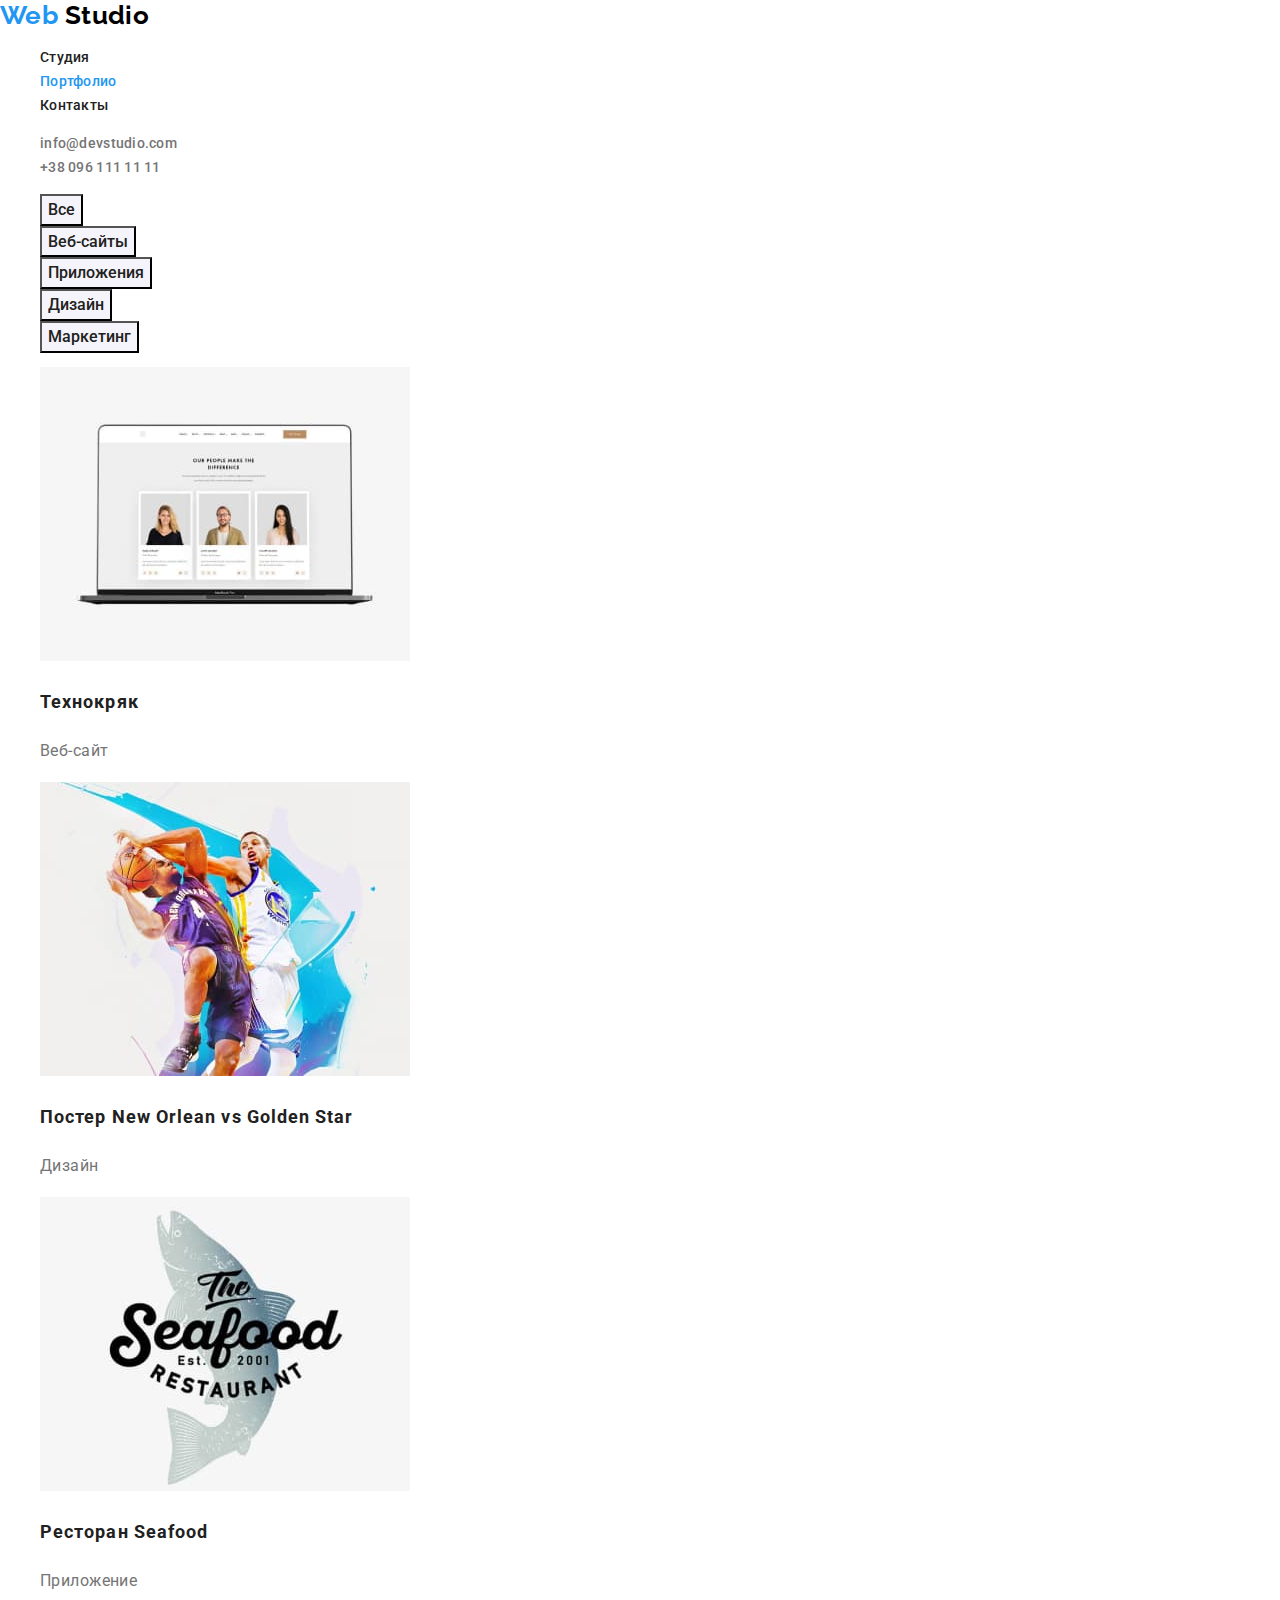
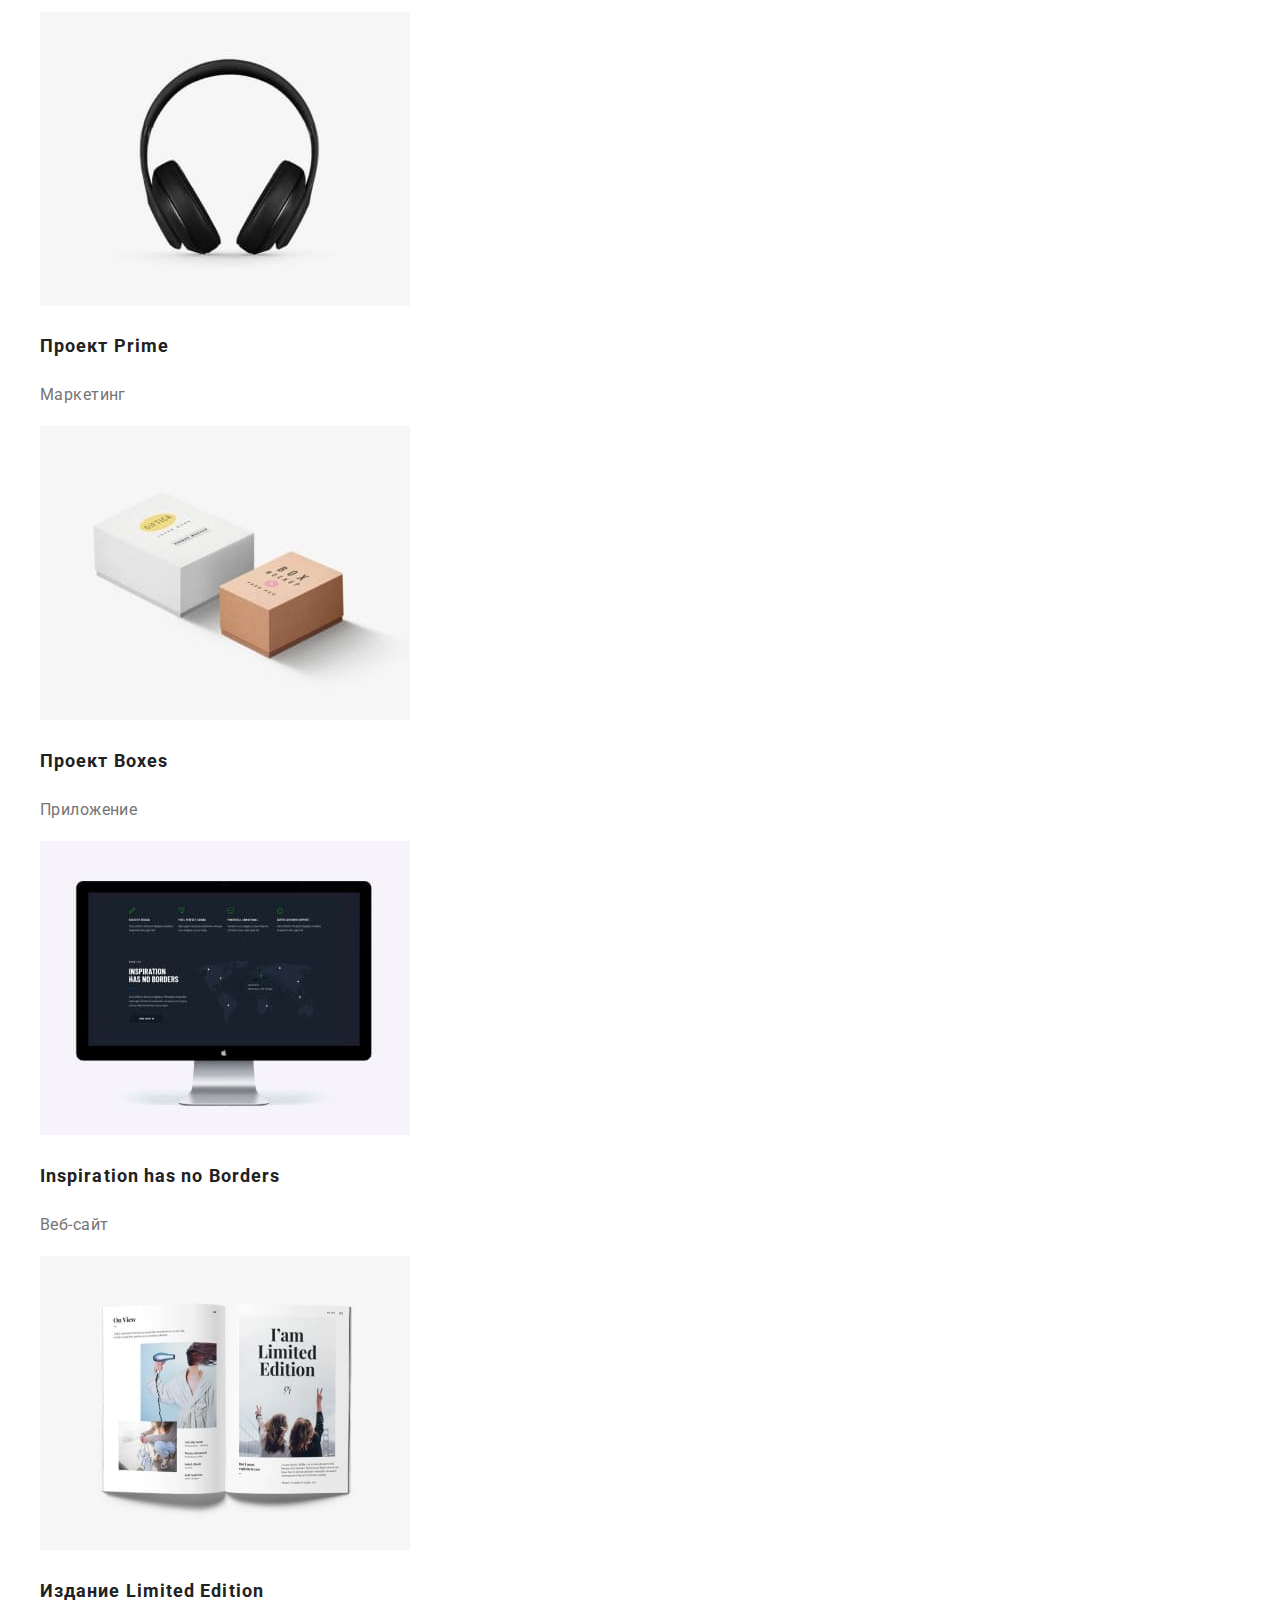
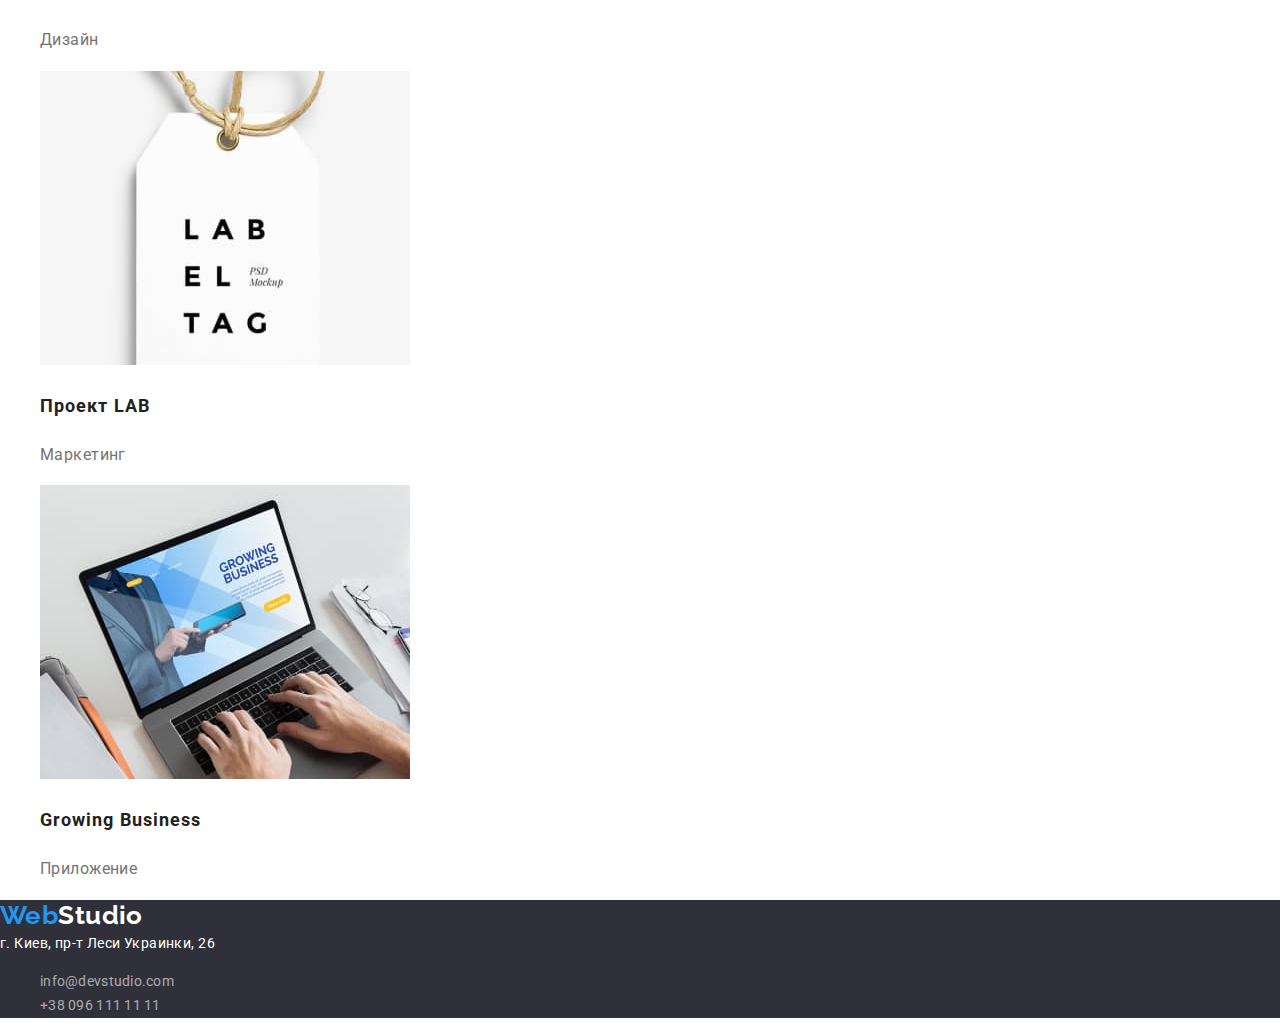
==== portfolio.html @ a056112c "Initial commit" ====
<!DOCTYPE html>
<html lang="ru">
  <head>
    <meta charset="UTF-8" />
    <meta http-equiv="X-UA-Compatible" content="IE=edge" />
    <meta name="viewport" content="width=device-width, initial-scale=1.0" />
    <title>WebStudio</title>
    <link rel="preconnect" href="https://fonts.gstatic.com" />
    <link
      href="https://fonts.googleapis.com/css2?family=Raleway:wght@700&family=Roboto:wght@400;500;700;900&display=swap"
      rel="stylesheet"
    />
    <link
      rel="stylesheet"
      href="https://cdnjs.cloudflare.com/ajax/libs/modern-normalize/1.0.0/modern-normalize.min.css"
    />
    <link rel="stylesheet" href="./css/styles.css" />
  </head>
  <body>
    <!-- Шапка страницы -->

    <header>
      <nav>
        <a class="logo" href="./index.html"><span class="logo-item">Web</span> Studio</a>
        <ul class="site-nav list">
          <li><a class="link" href="./index.html">Студия</a></li>
          <li><a class="link current" href="./portfolio.html">Портфолио</a></li>
          <li><a class="link" href="">Контакты</a></li>
        </ul>
      </nav>
      <ul class="contact-nav list">
        <li><a class="link" href="mailto:info@devstudio.com">info@devstudio.com</a></li>
        <li><a class="link" href="tell:+380961111111">+38 096 111 11 11</a></li>
      </ul>
    </header>

    <!-- Уникальный контент страницы -->

    <main>
      <section>
        <h1 class="visually-hidden">Наши проекты</h1>

        <!--Фильтр проектов  -->

        <div class="filter">
          <h2 class="visually-hidden">Фильтр</h2>
          <ul class="list">
            <li><button type="button" class="filter-button">Все</button></li>
            <li><button type="button" class="filter-button">Веб-сайты</button></li>
            <li><button type="button" class="filter-button">Приложения</button></li>
            <li><button type="button" class="filter-button">Дизайн</button></li>
            <li><button type="button" class="filter-button">Маркетинг</button></li>
          </ul>
        </div>

        <!-- Галерея проектов -->

        <ul class="list projects">
          <li>
            <img src="./images/portfolio/img-1.jpg" alt="" width="370" />
            <h2 class="projects-title">Технокряк</h2>
            <p class="projects-filter">Веб-сайт</p>
          </li>
          <li>
            <img src="./images/portfolio/img-2.jpg" alt="" width="370" />
            <h2 class="projects-title">Постер New Orlean vs Golden Star</h2>
            <p class="projects-filter">Дизайн</p>
          </li>
          <li>
            <img src="./images/portfolio/img-3.jpg" alt="" width="370" />
            <h2 class="projects-title">Ресторан Seafood</h2>
            <p class="projects-filter">Приложение</p>
          </li>
          <li>
            <img src="./images/portfolio/img-4.jpg" alt="" width="370" />
            <h2 class="projects-title">Проект Prime</h2>
            <p class="projects-filter">Маркетинг</p>
          </li>
          <li>
            <img src="./images/portfolio/img-5.jpg" alt="" width="370" />
            <h2 class="projects-title">Проект Boxes</h2>
            <p class="projects-filter">Приложение</p>
          </li>
          <li>
            <img src="./images/portfolio/img-6.jpg" alt="" width="370" />
            <h2 class="projects-title">Inspiration has no Borders</h2>
            <p class="projects-filter">Веб-сайт</p>
          </li>
          <li>
            <img src="./images/portfolio/img-7.jpg" alt="" width="370" />
            <h2 class="projects-title">Издание Limited Edition</h2>
            <p class="projects-filter">Дизайн</p>
          </li>
          <li>
            <img src="./images/portfolio/img-8.jpg" alt="" width="370" />
            <h2 class="projects-title">Проект LAB</h2>
            <p class="projects-filter">Маркетинг</p>
          </li>
          <li>
            <img src="./images/portfolio/img-9.jpg" alt="" width="370" />
            <h2 class="projects-title">Growing Business</h2>
            <p class="projects-filter">Приложение</p>
          </li>
        </ul>
      </section>
    </main>

    <!-- Подвал страницы -->

    <footer class="footer dark-bd">
      <a href="./index.html" class="footer-logo logo"><span class="logo-item">Web</span>Studio</a>
      <address class="company-adress adress">г. Киев, пр-т Леси Украинки, 26</address>
      <ul class="contact-nav list">
        <li><a href="mailto:info@devstudio.com" class="link">info@devstudio.com</a></li>
        <li><a href="tell:+380961111111" class="link">+38 096 111 11 11</a></li>
      </ul>
    </footer>
  </body>
</html>
---- css/styles.css ----
:root {
  --primary-white-color: #ffffff;
  --dark-bg-color: #2f303a;
  --background-button-color: #f5f4fa;
  --primary-text-color: #757575;
  --title-color: #212121;
  --accent-color: #2196f3;
  --logo-color: #000000;
}

/* For index and portfolio */

body {
  font-family: 'Roboto', sans-serif;
  font-weight: 400;
  font-size: 14px;
  line-height: 1.71;
  letter-spacing: 0.03em;
  color: var(--primary-text-color);
  background-color: var(--primary-white-color);
}

.visually-hidden {
  position: absolute !important;
  clip: rect(1px 1px 1px 1px);
  clip: rect(1px, 1px, 1px, 1px);
  padding: 0 !important;
  border: 0 !important;
  height: 1px !important;
  width: 1px !important;
  overflow: hidden;
}

.adress {
  font-style: normal;
}

.list {
  list-style: none;
}

.dark-bd {
  background-color: var(--dark-bg-color);
}

/* Site nav */

.logo {
  font-family: Raleway;
  font-weight: 700;
  font-size: 26px;
  line-height: 1.19;
  color: var(--logo-color);
  text-decoration: none;
}

.logo-item {
  color: var(--accent-color);
}

.site-nav .link {
  font-weight: 500;
  font-size: 14px;
  line-height: 1.14;
  letter-spacing: 0.02em;
  color: var(--title-color);
  text-decoration: none;
}

.site-nav .link:hover,
.site-nav .link:focus {
  color: var(--accent-color);
}

.site-nav .current {
  color: var(--accent-color);
}

/* Contact nav */

.contact-nav .link {
  font-weight: 500;
  font-size: 14px;
  line-height: 1.14;
  letter-spacing: 0.02em;
  color: var(--primary-text-color);
  text-decoration: none;
}

.contact-nav .link:hover,
.contact-nav .link:focus {
  color: var(--accent-color);
}

/* index.html */

/* Герой */

.hero-title {
  font-weight: 900;
  font-size: 44px;
  line-height: 1.36;
  text-align: center;
  letter-spacing: 0.06em;
  text-transform: uppercase;
  color: var(--primary-white-color);
}

.button {
  cursor: pointer;
  font-family: inherit;
  font-weight: 700;
  font-size: 16px;
  line-height: 1.87;
  display: flex;
  align-items: center;
  text-align: center;
  letter-spacing: 0.06em;
  color: var(--primary-white-color);
  background-color: var(--accent-color);
}

.button:hover,
.button:focus {
  background-color: #188ce8;
}

/* Секции */

.section-title {
  font-weight: 700;
  font-size: 36px;
  line-height: 1.17;
  text-align: center;
  color: var(--title-color);
}

/*  Особенности  */

.feature-list .title {
  font-weight: 700;
  font-size: 14px;
  line-height: 1.14;
  text-transform: uppercase;
  color: var(--title-color);
}

/* Наша команда */

.team-list .title {
  font-weight: 500;
  font-size: 16px;
  line-height: 1.19;
  color: var(--title-color);
}

.team-list-profession {
  font-size: 16px;
  line-height: 1.19;
}

/* Подвал сираницы */

.footer-logo {
  color: var(--primary-white-color);
}

.footer .link {
  font-weight: 400;
  color: rgba(255, 255, 255, 0.6);
}

.company-adress {
  color: var(--primary-white-color);
}

/* portfolio.html */

/* Фильтр проектов */

.filter-button {
  cursor: pointer;
  font-family: inherit;
  font-weight: 500;
  font-size: 16px;
  line-height: 1.62;
  text-align: center;
  color: var(--title-color);
  background-color: #f5f4fa;
}

.filter-button:hover,
.filter-button:focus {
  color: var(--primary-white-color);
  background-color: var(--accent-color);
}

/* Галерея проектов */

.projects-title {
  font-weight: 700;
  font-size: 18px;
  line-height: 2;
  letter-spacing: 0.06em;
  color: var(--title-color);
}

.projects-filter {
  font-size: 16px;
  line-height: 1.87;
}
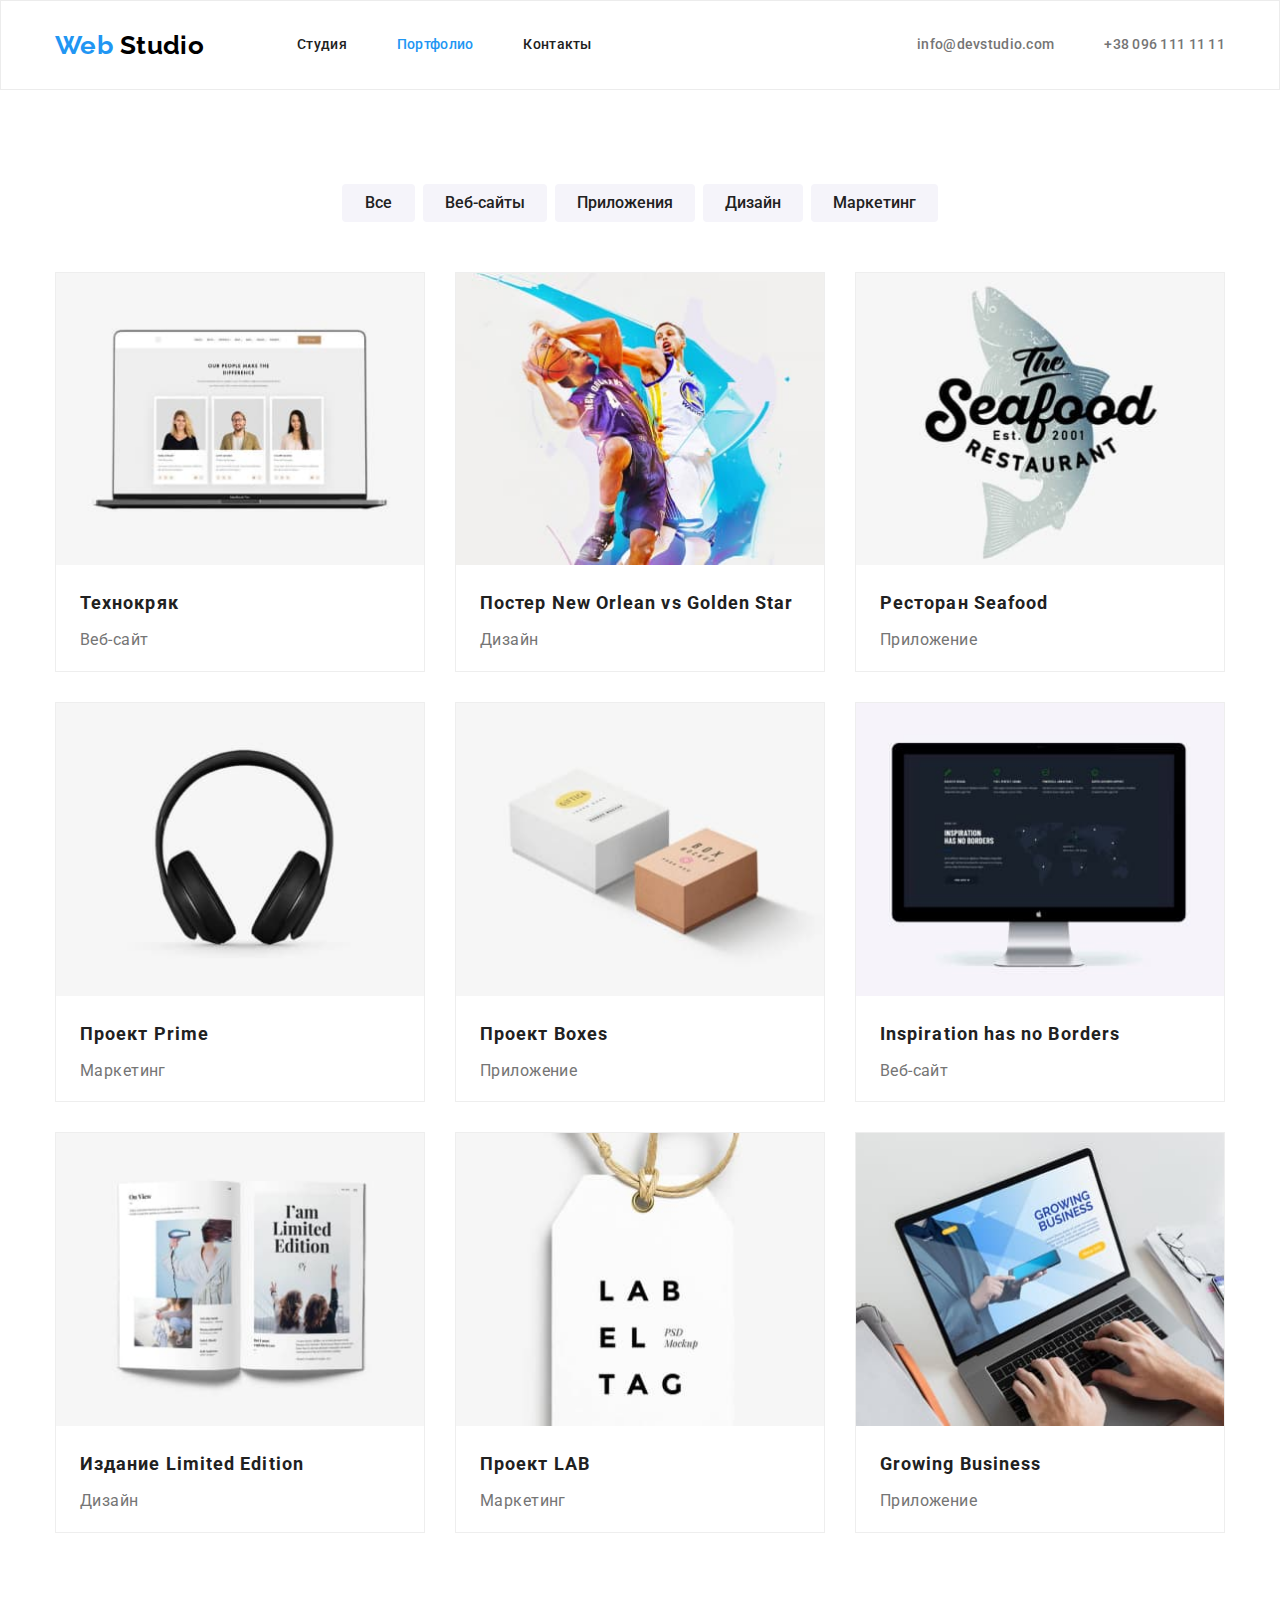
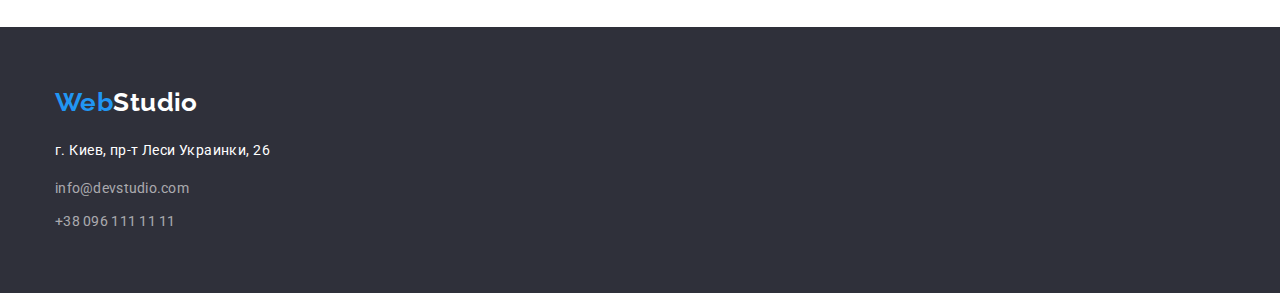
==== commit c65bf9ea: "Додає блокову модель." ====
--- a/portfolio.html
+++ b/portfolio.html
@@ -19,101 +19,156 @@
   <body>
     <!-- Шапка страницы -->
 
-    <header>
-      <nav>
-        <a class="logo" href="./index.html"><span class="logo-item">Web</span> Studio</a>
-        <ul class="site-nav list">
-          <li><a class="link" href="./index.html">Студия</a></li>
-          <li><a class="link current" href="./portfolio.html">Портфолио</a></li>
-          <li><a class="link" href="">Контакты</a></li>
+    <header class="header">
+      <div class="container">
+        <nav class="navigation">
+          <a class="logo" href="./index.html"
+            ><span class="logo-item">Web</span> Studio</a
+          >
+          <ul class="site-nav list">
+            <li class="site-nav-item">
+              <a class="link" href="./index.html">Студия</a>
+            </li>
+            <li class="site-nav-item">
+              <a class="link current" href="./portfolio.html">Портфолио</a>
+            </li>
+            <li class="site-nav-item"><a class="link" href="">Контакты</a></li>
+          </ul>
+        </nav>
+        <ul class="contact-nav list">
+          <li class="contact-nav-item">
+            <a class="link" href="mailto:info@devstudio.com"
+              >info@devstudio.com</a
+            >
+          </li>
+          <li class="contact-nav-item">
+            <a class="link" href="tell:+380961111111">+38 096 111 11 11</a>
+          </li>
         </ul>
-      </nav>
-      <ul class="contact-nav list">
-        <li><a class="link" href="mailto:info@devstudio.com">info@devstudio.com</a></li>
-        <li><a class="link" href="tell:+380961111111">+38 096 111 11 11</a></li>
-      </ul>
+      </div>
     </header>
 
     <!-- Уникальный контент страницы -->
 
     <main>
-      <section>
-        <h1 class="visually-hidden">Наши проекты</h1>
+      <section class="section">
+        <div class="container">
+          <h1 class="visually-hidden">Наши проекты</h1>
+          <div class="filter">
+            <h2 class="visually-hidden">Фильтр</h2>
+            <ul class="list filter-list">
+              <li class="filter-item">
+                <button type="button" class="filter-button">Все</button>
+              </li>
+              <li class="filter-item">
+                <button type="button" class="filter-button">Веб-сайты</button>
+              </li>
+              <li class="filter-item">
+                <button type="button" class="filter-button">Приложения</button>
+              </li>
+              <li class="filter-item">
+                <button type="button" class="filter-button">Дизайн</button>
+              </li>
+              <li class="filter-item">
+                <button type="button" class="filter-button">Маркетинг</button>
+              </li>
+            </ul>
+          </div>
 
-        <!--Фильтр проектов  -->
+          <!-- Галерея проектов -->
 
-        <div class="filter">
-          <h2 class="visually-hidden">Фильтр</h2>
-          <ul class="list">
-            <li><button type="button" class="filter-button">Все</button></li>
-            <li><button type="button" class="filter-button">Веб-сайты</button></li>
-            <li><button type="button" class="filter-button">Приложения</button></li>
-            <li><button type="button" class="filter-button">Дизайн</button></li>
-            <li><button type="button" class="filter-button">Маркетинг</button></li>
+          <ul class="list projects-list grid">
+            <li class="projects-item grid-item">
+              <a class="link" href="">
+                <img src="./images/portfolio/img-1.jpg" alt="" width="370"
+              /></a>
+              <h2 class="projects-title">Технокряк</h2>
+              <p class="projects-filter">Веб-сайт</p>
+            </li>
+            <li class="projects-item grid-item">
+              <a class="link" href="">
+                <img src="./images/portfolio/img-2.jpg" alt="" width="370"
+              /></a>
+              <h2 class="projects-title">Постер New Orlean vs Golden Star</h2>
+              <p class="projects-filter">Дизайн</p>
+            </li>
+            <li class="projects-item grid-item">
+              <a class="link" href="">
+                <img src="./images/portfolio/img-3.jpg" alt="" width="370" />
+              </a>
+              <h2 class="projects-title">Ресторан Seafood</h2>
+              <p class="projects-filter">Приложение</p>
+            </li>
+            <li class="projects-item grid-item">
+              <a class="link" href="">
+                <img src="./images/portfolio/img-4.jpg" alt="" width="370"
+              /></a>
+              <h2 class="projects-title">Проект Prime</h2>
+              <p class="projects-filter">Маркетинг</p>
+            </li>
+            <li class="projects-item grid-item">
+              <a class="link" href="">
+                <img src="./images/portfolio/img-5.jpg" alt="" width="370"
+              /></a>
+              <h2 class="projects-title">Проект Boxes</h2>
+              <p class="projects-filter">Приложение</p>
+            </li>
+            <li class="projects-item grid-item">
+              <a class="link" href="">
+                <img src="./images/portfolio/img-6.jpg" alt="" width="370"
+              /></a>
+              <h2 class="projects-title">Inspiration has no Borders</h2>
+              <p class="projects-filter">Веб-сайт</p>
+            </li>
+            <li class="projects-item grid-item">
+              <a class="link" href="">
+                <img src="./images/portfolio/img-7.jpg" alt="" width="370"
+              /></a>
+              <h2 class="projects-title">Издание Limited Edition</h2>
+              <p class="projects-filter">Дизайн</p>
+            </li>
+            <li class="projects-item grid-item">
+              <a class="link" href="">
+                <img src="./images/portfolio/img-8.jpg" alt="" width="370"
+              /></a>
+              <h2 class="projects-title">Проект LAB</h2>
+              <p class="projects-filter">Маркетинг</p>
+            </li>
+            <li class="projects-item grid-item">
+              <a class="link" href="">
+                <img src="./images/portfolio/img-9.jpg" alt="" width="370"
+              /></a>
+              <h2 class="projects-title">Growing Business</h2>
+              <p class="projects-filter">Приложение</p>
+            </li>
           </ul>
         </div>
-
-        <!-- Галерея проектов -->
-
-        <ul class="list projects">
-          <li>
-            <img src="./images/portfolio/img-1.jpg" alt="" width="370" />
-            <h2 class="projects-title">Технокряк</h2>
-            <p class="projects-filter">Веб-сайт</p>
-          </li>
-          <li>
-            <img src="./images/portfolio/img-2.jpg" alt="" width="370" />
-            <h2 class="projects-title">Постер New Orlean vs Golden Star</h2>
-            <p class="projects-filter">Дизайн</p>
-          </li>
-          <li>
-            <img src="./images/portfolio/img-3.jpg" alt="" width="370" />
-            <h2 class="projects-title">Ресторан Seafood</h2>
-            <p class="projects-filter">Приложение</p>
-          </li>
-          <li>
-            <img src="./images/portfolio/img-4.jpg" alt="" width="370" />
-            <h2 class="projects-title">Проект Prime</h2>
-            <p class="projects-filter">Маркетинг</p>
-          </li>
-          <li>
-            <img src="./images/portfolio/img-5.jpg" alt="" width="370" />
-            <h2 class="projects-title">Проект Boxes</h2>
-            <p class="projects-filter">Приложение</p>
-          </li>
-          <li>
-            <img src="./images/portfolio/img-6.jpg" alt="" width="370" />
-            <h2 class="projects-title">Inspiration has no Borders</h2>
-            <p class="projects-filter">Веб-сайт</p>
-          </li>
-          <li>
-            <img src="./images/portfolio/img-7.jpg" alt="" width="370" />
-            <h2 class="projects-title">Издание Limited Edition</h2>
-            <p class="projects-filter">Дизайн</p>
-          </li>
-          <li>
-            <img src="./images/portfolio/img-8.jpg" alt="" width="370" />
-            <h2 class="projects-title">Проект LAB</h2>
-            <p class="projects-filter">Маркетинг</p>
-          </li>
-          <li>
-            <img src="./images/portfolio/img-9.jpg" alt="" width="370" />
-            <h2 class="projects-title">Growing Business</h2>
-            <p class="projects-filter">Приложение</p>
-          </li>
-        </ul>
       </section>
     </main>
 
     <!-- Подвал страницы -->
 
     <footer class="footer dark-bd">
-      <a href="./index.html" class="footer-logo logo"><span class="logo-item">Web</span>Studio</a>
-      <address class="company-adress adress">г. Киев, пр-т Леси Украинки, 26</address>
-      <ul class="contact-nav list">
-        <li><a href="mailto:info@devstudio.com" class="link">info@devstudio.com</a></li>
-        <li><a href="tell:+380961111111" class="link">+38 096 111 11 11</a></li>
-      </ul>
+      <div class="container">
+        <a class="footer-logo logo" href="./index.html"
+          ><span class="logo-item">Web</span>Studio</a
+        >
+        <address class="company-address address">
+          <ul class="footer-contact-nav list">
+            <li class="company-address-item">
+              <p>г. Киев, пр-т Леси Украинки, 26</p>
+            </li>
+            <li class="company-address-item">
+              <a class="link" href="mailto:info@devstudio.com"
+                >info@devstudio.com</a
+              >
+            </li>
+            <li class="company-address-item">
+              <a class="link" href="tell:+380961111111">+38 096 111 11 11</a>
+            </li>
+          </ul>
+        </address>
+      </div>
     </footer>
   </body>
 </html>
--- a/css/styles.css
+++ b/css/styles.css
@@ -6,18 +6,43 @@
   --title-color: #212121;
   --accent-color: #2196f3;
   --logo-color: #000000;
+  --grid-item: 1;
+}
+html {
+  box-sizing: border-box;
+}
+*,
+*::after,
+*::before {
+  box-sizing: inherit;
 }
 
 /* For index and portfolio */
 
 body {
-  font-family: 'Roboto', sans-serif;
+  font-family: "Roboto", sans-serif;
   font-weight: 400;
   font-size: 14px;
   line-height: 1.71;
   letter-spacing: 0.03em;
   color: var(--primary-text-color);
   background-color: var(--primary-white-color);
+}
+
+h1,
+h2,
+h3,
+h4,
+h5,
+h6,
+p {
+  margin-top: 0;
+}
+
+img {
+  display: block;
+  max-width: 100%;
+  height: auto;
 }
 
 .visually-hidden {
@@ -31,19 +56,50 @@
   overflow: hidden;
 }
 
-.adress {
+.address {
+  margin-top: 20px;
   font-style: normal;
 }
 
 .list {
   list-style: none;
+  padding-left: 0;
+  margin-top: 0;
+  margin-bottom: 0;
+}
+
+.container {
+  width: 1200px;
+  padding-left: 15px;
+  padding-right: 15px;
+  margin-right: auto;
+  margin-left: auto;
+
+  /* outline: 1px solid tomato; */
+}
+
+.header {
+  border: 1px solid #ececec;
+}
+
+.header .container {
+  display: flex;
+  align-items: center;
+  justify-content: space-between;
+}
+
+.header .logo {
+  margin-right: 93px;
+}
+
+.navigation {
+  display: flex;
+  align-items: center;
 }
 
 .dark-bd {
   background-color: var(--dark-bg-color);
 }
-
-/* Site nav */
 
 .logo {
   font-family: Raleway;
@@ -55,16 +111,52 @@
 }
 
 .logo-item {
-  color: var(--accent-color);
-}
-
-.site-nav .link {
+  padding-top: 24px;
+  padding-bottom: 24px;
+
+  color: var(--accent-color);
+}
+
+.link {
   font-weight: 500;
   font-size: 14px;
   line-height: 1.14;
   letter-spacing: 0.02em;
-  color: var(--title-color);
   text-decoration: none;
+}
+
+.grid {
+  display: flex;
+  flex-wrap: wrap;
+  margin-left: -30px;
+  margin-top: -30px;
+}
+
+.grid-item {
+  flex-basis: calc((100% - 30px * var(--grid-item)) / var(--grid-item));
+  margin-left: 30px;
+  margin-top: 30px;
+}
+
+/* Навигация сайта */
+
+.site-nav,
+.contact-nav {
+  display: flex;
+  padding-top: 32px;
+  padding-bottom: 32px;
+}
+
+.site-nav-item:not(:last-child),
+.contact-nav-item:not(:last-child) {
+  margin-right: 50px;
+}
+
+.site-nav .link {
+  padding-top: 32px;
+  padding-bottom: 32px;
+
+  color: var(--title-color);
 }
 
 .site-nav .link:hover,
@@ -76,15 +168,10 @@
   color: var(--accent-color);
 }
 
-/* Contact nav */
-
 .contact-nav .link {
-  font-weight: 500;
-  font-size: 14px;
-  line-height: 1.14;
-  letter-spacing: 0.02em;
+  padding-top: 32px;
+  padding-bottom: 32px;
   color: var(--primary-text-color);
-  text-decoration: none;
 }
 
 .contact-nav .link:hover,
@@ -96,28 +183,39 @@
 
 /* Герой */
 
+.hero {
+  text-align: center;
+}
+
 .hero-title {
+  padding: 200px 230px 0 230px;
+  margin-bottom: 30px;
+
   font-weight: 900;
   font-size: 44px;
   line-height: 1.36;
-  text-align: center;
   letter-spacing: 0.06em;
   text-transform: uppercase;
   color: var(--primary-white-color);
 }
 
 .button {
+  padding: 10px 32px;
+  margin-bottom: 200px;
+  border-radius: 4px;
+  box-shadow: 0px 4px 4px rgba(0, 0, 0, 0.15);
+  min-width: 200px;
+
   cursor: pointer;
+
   font-family: inherit;
   font-weight: 700;
   font-size: 16px;
   line-height: 1.87;
-  display: flex;
-  align-items: center;
-  text-align: center;
   letter-spacing: 0.06em;
   color: var(--primary-white-color);
   background-color: var(--accent-color);
+  text-decoration: none;
 }
 
 .button:hover,
@@ -127,7 +225,14 @@
 
 /* Секции */
 
+.section {
+  padding-top: 94px;
+  padding-bottom: 94px;
+}
+
 .section-title {
+  margin-bottom: 50px;
+
   font-weight: 700;
   font-size: 36px;
   line-height: 1.17;
@@ -138,6 +243,8 @@
 /*  Особенности  */
 
 .feature-list .title {
+  margin-bottom: 10px;
+
   font-weight: 700;
   font-size: 14px;
   line-height: 1.14;
@@ -145,21 +252,59 @@
   color: var(--title-color);
 }
 
+.feature-item {
+  --grid-item: 4;
+}
+
+/* Чем мы занимаемся */
+
+.about-item {
+  --grid-item: 3;
+}
+
 /* Наша команда */
 
+.team {
+  border: 1px solid #000000;
+  box-sizing: border-box;
+  box-shadow: 0px 4px 4px rgba(0, 0, 0, 0.25);
+
+  background-color: var(--background-button-color);
+}
+
+.team-item {
+  --grid-item: 4;
+}
+
 .team-list .title {
+  margin-top: 30px;
+  margin-bottom: 10px;
+
   font-weight: 500;
   font-size: 16px;
   line-height: 1.19;
   color: var(--title-color);
+  text-align: center;
 }
 
 .team-list-profession {
   font-size: 16px;
   line-height: 1.19;
+  text-align: center;
+}
+
+.team-list .grid-item {
+  box-shadow: 0px 1px 3px rgba(0, 0, 0, 0.12), 0px 1px 1px rgba(0, 0, 0, 0.14),
+    0px 2px 1px rgba(0, 0, 0, 0.2);
+  border-radius: 0px 0px 4px 4px;
 }
 
 /* Подвал сираницы */
+
+.footer {
+  padding-top: 60px;
+  padding-bottom: 60px;
+}
 
 .footer-logo {
   color: var(--primary-white-color);
@@ -170,23 +315,48 @@
   color: rgba(255, 255, 255, 0.6);
 }
 
-.company-adress {
-  color: var(--primary-white-color);
-}
-
+.footer-contact-nav .link:hover,
+.footer-contact-nav .link:focus {
+  color: var(--accent-color);
+}
+
+.company-address {
+  color: var(--primary-white-color);
+}
+
+.company-address-item:not(:last-child) {
+  margin-bottom: 9px;
+}
 /* portfolio.html */
 
 /* Фильтр проектов */
 
+.filter-list {
+  display: flex;
+  justify-content: center;
+  margin: 0 auto;
+  margin-bottom: 50px;
+}
+
+.filter-item:not(:last-child) {
+  margin-right: 8px;
+}
+
 .filter-button {
+  min-width: 73px;
+  padding: 6px 22px;
+  border: none;
+  border-radius: 4px;
+
   cursor: pointer;
+
   font-family: inherit;
   font-weight: 500;
   font-size: 16px;
   line-height: 1.62;
   text-align: center;
   color: var(--title-color);
-  background-color: #f5f4fa;
+  background-color: var(--background-button-color);
 }
 
 .filter-button:hover,
@@ -197,7 +367,16 @@
 
 /* Галерея проектов */
 
+.projects-item {
+  --grid-item: 3;
+  border: 1px solid #eeeeee;
+}
+
 .projects-title {
+  padding-left: 24px;
+  margin-top: 20px;
+  margin-bottom: 4px;
+
   font-weight: 700;
   font-size: 18px;
   line-height: 2;
@@ -206,6 +385,12 @@
 }
 
 .projects-filter {
-  font-size: 16px;
+  padding-left: 24px;
+  font-size: 16px;
+
   line-height: 1.87;
 }
+
+.projects .link {
+  color: var(--primary-text-color);
+}
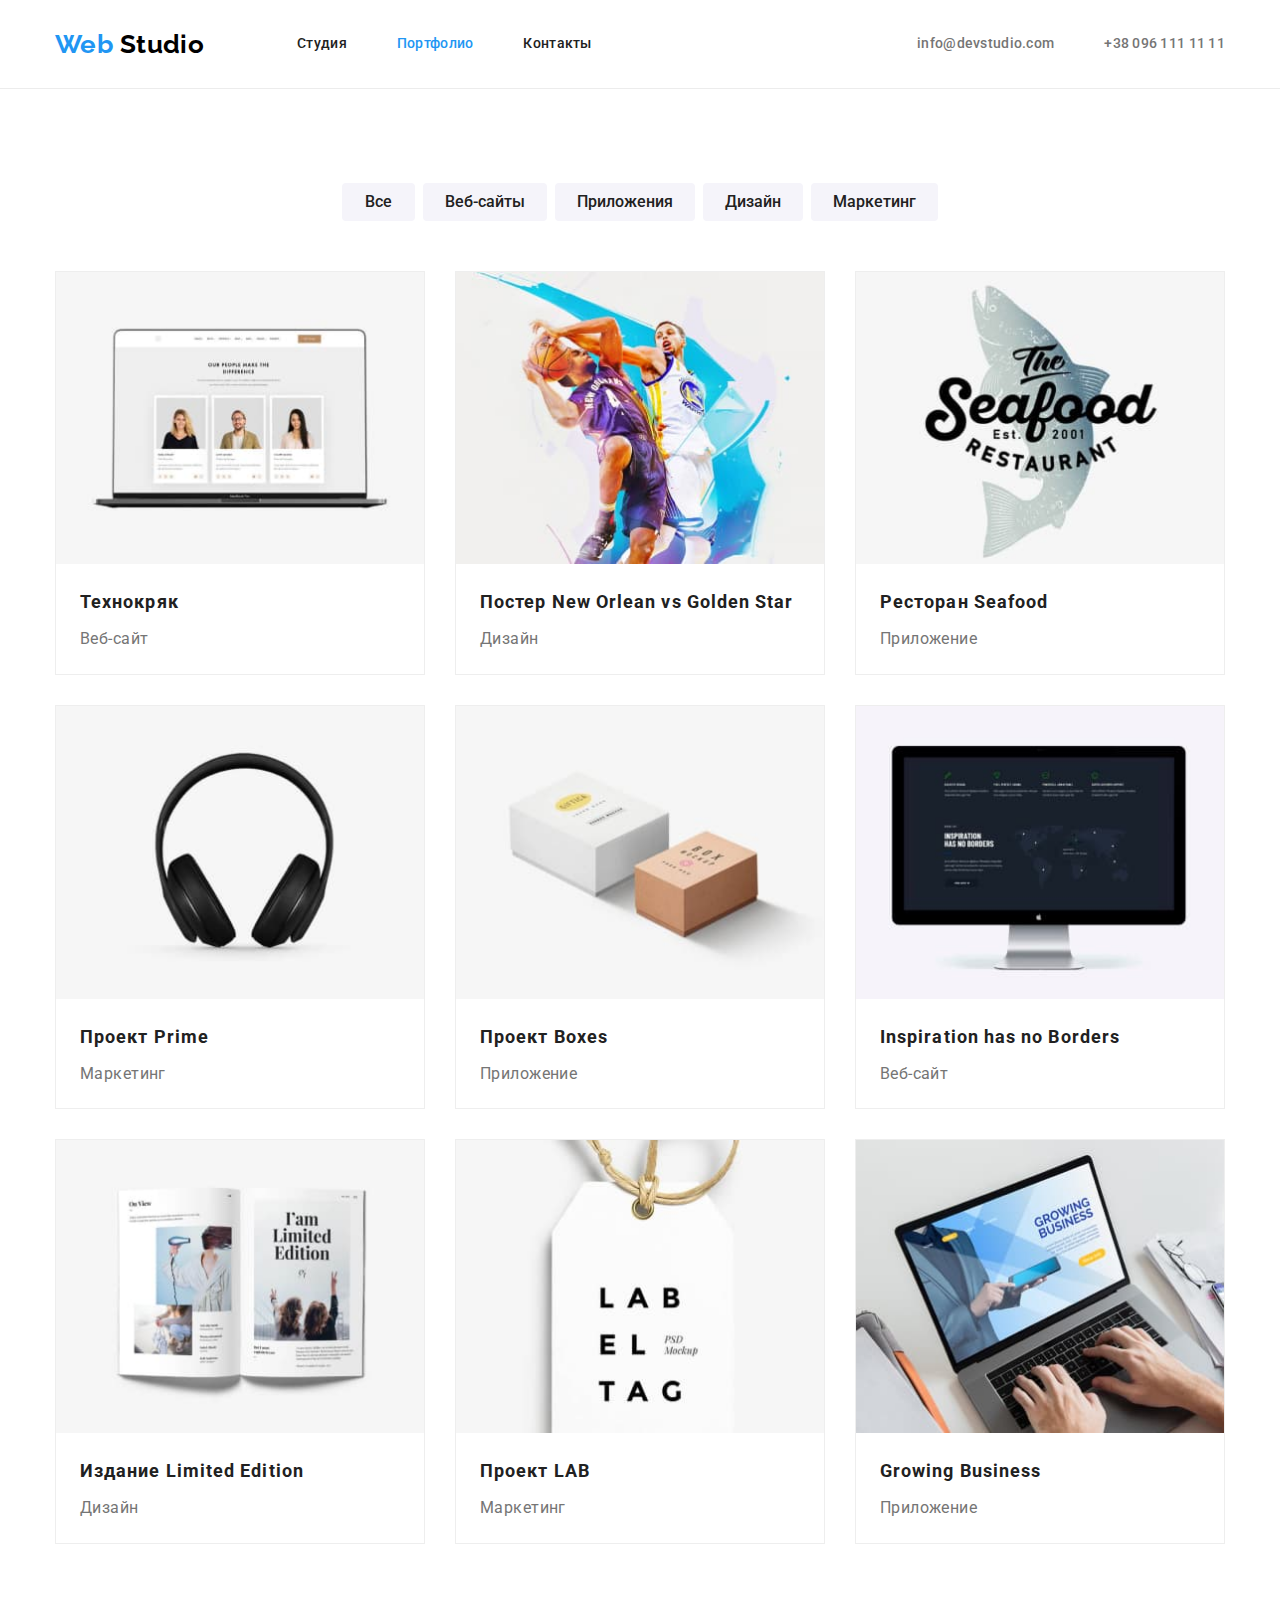
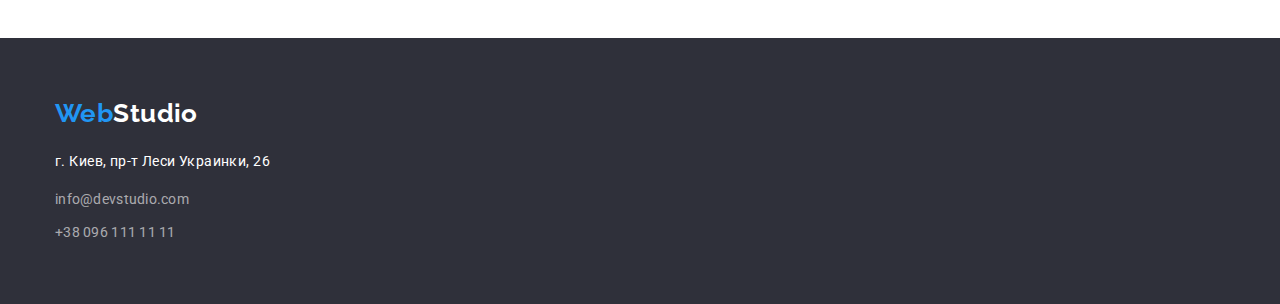
==== commit 6723eff9: "Виправлено помилки в коді." ====
--- a/portfolio.html
+++ b/portfolio.html
@@ -82,64 +82,82 @@
               <a class="link" href="">
                 <img src="./images/portfolio/img-1.jpg" alt="" width="370"
               /></a>
-              <h2 class="projects-title">Технокряк</h2>
-              <p class="projects-filter">Веб-сайт</p>
+              <div class="projects-content">
+                <h2 class="projects-title">Технокряк</h2>
+                <p class="projects-filter">Веб-сайт</p>
+              </div>
             </li>
             <li class="projects-item grid-item">
               <a class="link" href="">
                 <img src="./images/portfolio/img-2.jpg" alt="" width="370"
               /></a>
-              <h2 class="projects-title">Постер New Orlean vs Golden Star</h2>
-              <p class="projects-filter">Дизайн</p>
+              <div class="projects-content">
+                <h2 class="projects-title">Постер New Orlean vs Golden Star</h2>
+                <p class="projects-filter">Дизайн</p>
+              </div>
             </li>
             <li class="projects-item grid-item">
               <a class="link" href="">
                 <img src="./images/portfolio/img-3.jpg" alt="" width="370" />
               </a>
-              <h2 class="projects-title">Ресторан Seafood</h2>
-              <p class="projects-filter">Приложение</p>
+              <div class="projects-content">
+                <h2 class="projects-title">Ресторан Seafood</h2>
+                <p class="projects-filter">Приложение</p>
+              </div>
             </li>
             <li class="projects-item grid-item">
               <a class="link" href="">
                 <img src="./images/portfolio/img-4.jpg" alt="" width="370"
               /></a>
-              <h2 class="projects-title">Проект Prime</h2>
-              <p class="projects-filter">Маркетинг</p>
+              <div class="projects-content">
+                <h2 class="projects-title">Проект Prime</h2>
+                <p class="projects-filter">Маркетинг</p>
+              </div>
             </li>
             <li class="projects-item grid-item">
               <a class="link" href="">
                 <img src="./images/portfolio/img-5.jpg" alt="" width="370"
               /></a>
-              <h2 class="projects-title">Проект Boxes</h2>
-              <p class="projects-filter">Приложение</p>
+              <div class="projects-content">
+                <h2 class="projects-title">Проект Boxes</h2>
+                <p class="projects-filter">Приложение</p>
+              </div>
             </li>
             <li class="projects-item grid-item">
               <a class="link" href="">
                 <img src="./images/portfolio/img-6.jpg" alt="" width="370"
               /></a>
-              <h2 class="projects-title">Inspiration has no Borders</h2>
-              <p class="projects-filter">Веб-сайт</p>
+              <div class="projects-content">
+                <h2 class="projects-title">Inspiration has no Borders</h2>
+                <p class="projects-filter">Веб-сайт</p>
+              </div>
             </li>
             <li class="projects-item grid-item">
               <a class="link" href="">
                 <img src="./images/portfolio/img-7.jpg" alt="" width="370"
               /></a>
-              <h2 class="projects-title">Издание Limited Edition</h2>
-              <p class="projects-filter">Дизайн</p>
+              <div class="projects-content">
+                <h2 class="projects-title">Издание Limited Edition</h2>
+                <p class="projects-filter">Дизайн</p>
+              </div>
             </li>
             <li class="projects-item grid-item">
               <a class="link" href="">
                 <img src="./images/portfolio/img-8.jpg" alt="" width="370"
               /></a>
-              <h2 class="projects-title">Проект LAB</h2>
-              <p class="projects-filter">Маркетинг</p>
+              <div class="projects-content">
+                <h2 class="projects-title">Проект LAB</h2>
+                <p class="projects-filter">Маркетинг</p>
+              </div>
             </li>
             <li class="projects-item grid-item">
               <a class="link" href="">
                 <img src="./images/portfolio/img-9.jpg" alt="" width="370"
               /></a>
-              <h2 class="projects-title">Growing Business</h2>
-              <p class="projects-filter">Приложение</p>
+              <div class="projects-content">
+                <h2 class="projects-title">Growing Business</h2>
+                <p class="projects-filter">Приложение</p>
+              </div>
             </li>
           </ul>
         </div>
--- a/css/styles.css
+++ b/css/styles.css
@@ -79,7 +79,7 @@
 }
 
 .header {
-  border: 1px solid #ececec;
+  border-bottom: 1px solid #ececec;
 }
 
 .header .container {
@@ -184,12 +184,15 @@
 /* Герой */
 
 .hero {
+  padding-top: 200px;
+  padding-bottom: 200px;
+
   text-align: center;
 }
 
 .hero-title {
-  padding: 200px 230px 0 230px;
-  margin-bottom: 30px;
+  width: 697px;
+  margin: 0 auto 31px;
 
   font-weight: 900;
   font-size: 44px;
@@ -201,7 +204,6 @@
 
 .button {
   padding: 10px 32px;
-  margin-bottom: 200px;
   border-radius: 4px;
   box-shadow: 0px 4px 4px rgba(0, 0, 0, 0.15);
   min-width: 200px;
@@ -242,6 +244,10 @@
 
 /*  Особенности  */
 
+.features {
+  padding-bottom: 0;
+}
+
 .feature-list .title {
   margin-bottom: 10px;
 
@@ -265,7 +271,6 @@
 /* Наша команда */
 
 .team {
-  border: 1px solid #000000;
   box-sizing: border-box;
   box-shadow: 0px 4px 4px rgba(0, 0, 0, 0.25);
 
@@ -277,7 +282,6 @@
 }
 
 .team-list .title {
-  margin-top: 30px;
   margin-bottom: 10px;
 
   font-weight: 500;
@@ -288,9 +292,16 @@
 }
 
 .team-list-profession {
+  margin-bottom: 0;
+
   font-size: 16px;
   line-height: 1.19;
   text-align: center;
+}
+
+.team-content {
+  padding-top: 30px;
+  padding-bottom: 30px;
 }
 
 .team-list .grid-item {
@@ -327,6 +338,7 @@
 .company-address-item:not(:last-child) {
   margin-bottom: 9px;
 }
+
 /* portfolio.html */
 
 /* Фильтр проектов */
@@ -373,8 +385,6 @@
 }
 
 .projects-title {
-  padding-left: 24px;
-  margin-top: 20px;
   margin-bottom: 4px;
 
   font-weight: 700;
@@ -385,10 +395,14 @@
 }
 
 .projects-filter {
-  padding-left: 24px;
+  margin-bottom: 0;
+
   font-size: 16px;
-
   line-height: 1.87;
+}
+
+.projects-content {
+  padding: 20px 24px;
 }
 
 .projects .link {
